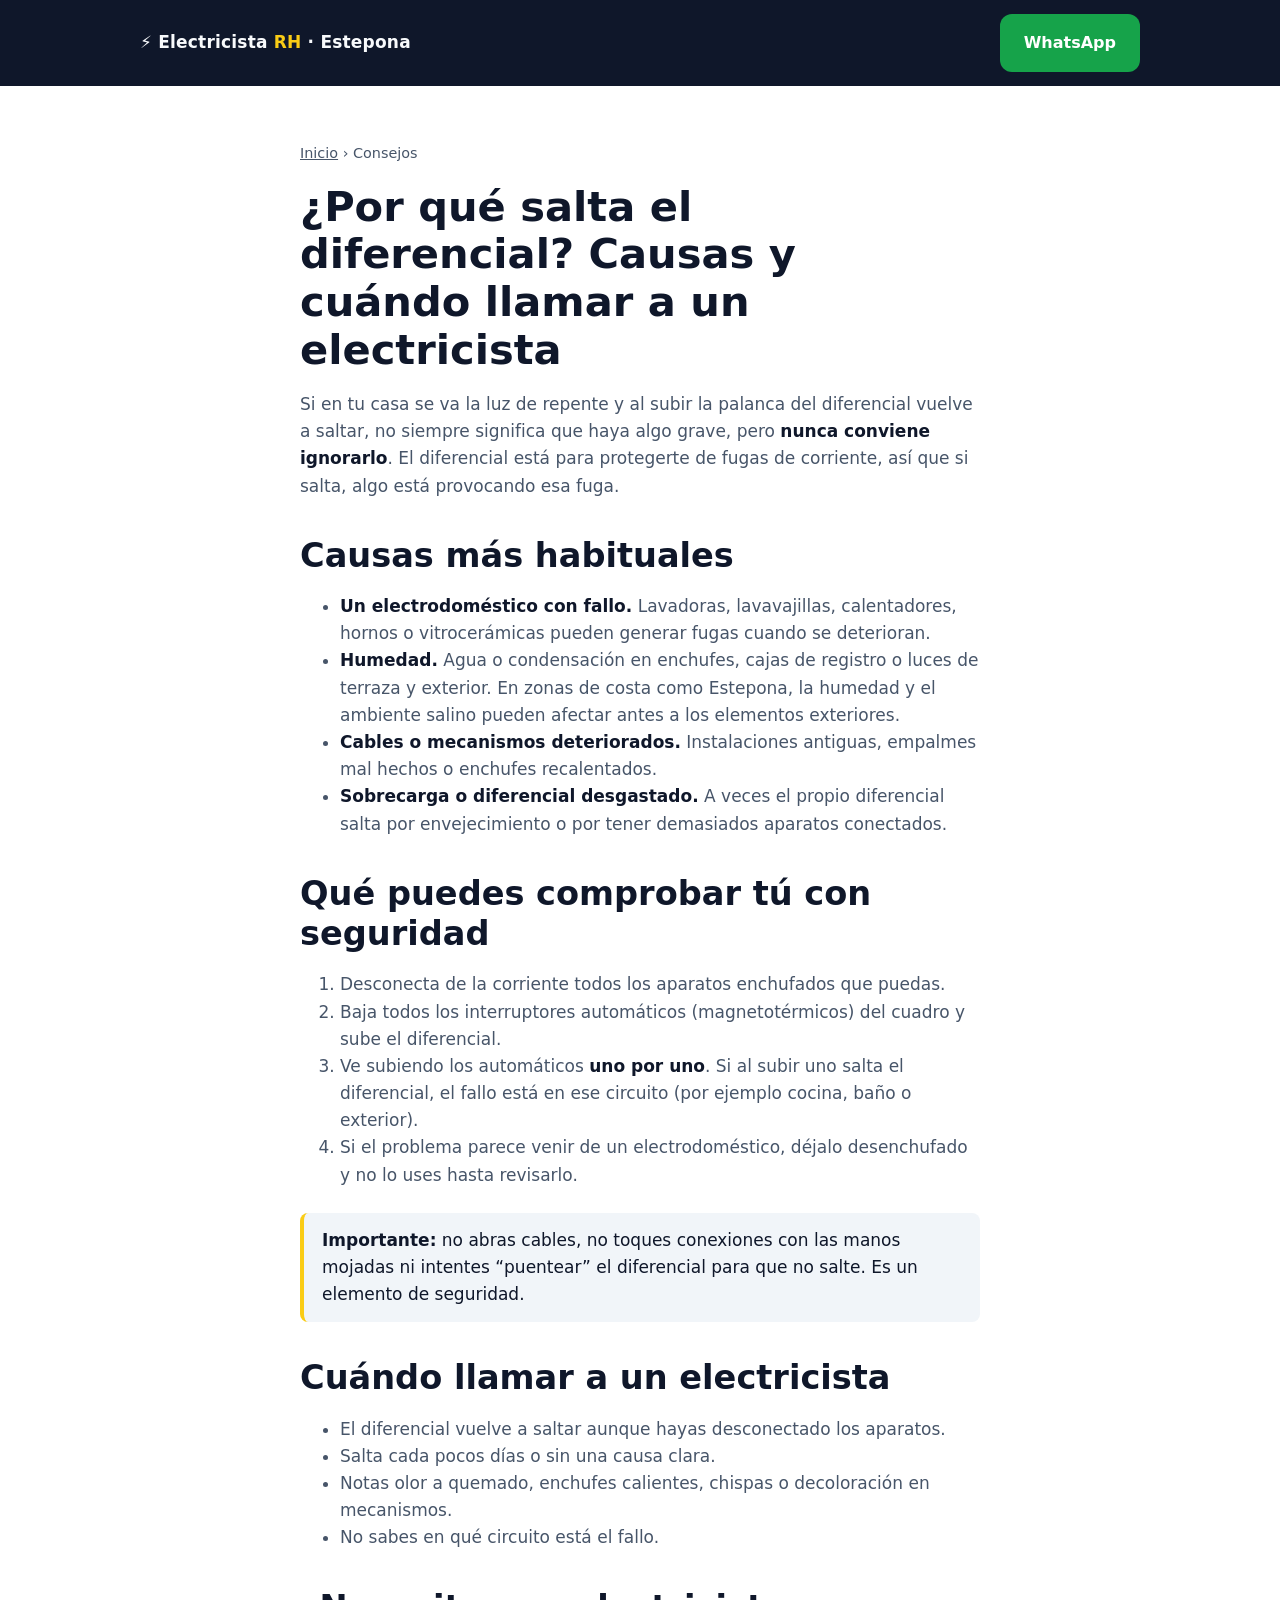
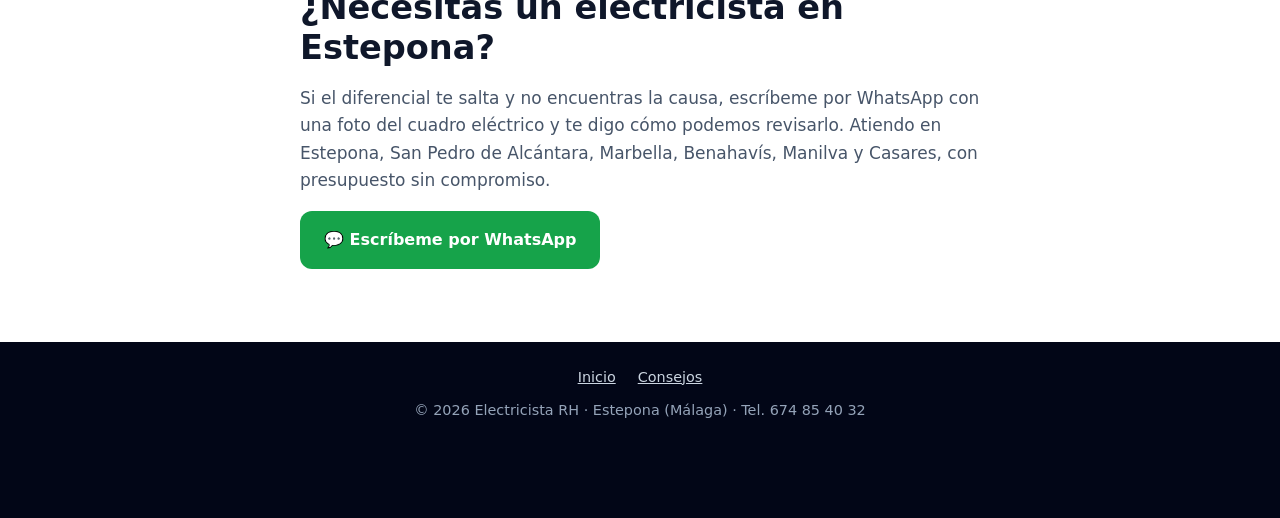
==== consejos.html @ 8b4073dc "Add files via upload" ====
<!DOCTYPE html>
<html lang="es">
<head>
<meta charset="utf-8">
<meta name="viewport" content="width=device-width, initial-scale=1, viewport-fit=cover">
<meta name="theme-color" content="#0f172a">
<link rel="icon" href="data:image/svg+xml,%3Csvg xmlns='http://www.w3.org/2000/svg' viewBox='0 0 100 100'%3E%3Ctext y='.9em' font-size='90'%3E⚡%3C/text%3E%3C/svg%3E">
<link rel="stylesheet" href="/style.css">
<title>¿Por qué salta el diferencial? Causas y soluciones | Electricista Estepona</title>
<meta name="description" content="Por qué salta el diferencial en casa, qué puedes comprobar tú con seguridad y cuándo llamar a un electricista en Estepona. Guía práctica.">
<link rel="canonical" href="https://electricistarh.com/consejos">
<meta property="og:title" content="¿Por qué salta el diferencial? Causas y soluciones">
<meta property="og:url" content="https://electricistarh.com/consejos">
<meta property="og:type" content="article">
<script type="application/ld+json">
{"@context":"https://schema.org","@type":"Article","headline":"¿Por qué salta el diferencial? Causas y cuándo llamar a un electricista","inLanguage":"es","datePublished":"2026-10-31","dateModified":"2026-10-31","mainEntityOfPage":"https://electricistarh.com/consejos","author":{"@type":"Organization","name":"Electricista RH","url":"https://electricistarh.com/"},"publisher":{"@type":"Organization","name":"Electricista RH"}}
</script>
</head>
<body>
<header class="top"><div class="wrap nav"><a class="logo" href="/">⚡ Electricista <span>RH</span> · Estepona</a><a class="btn btn-wa" href="https://wa.me/34674854032?text=Hola%2C%20necesito%20un%20electricista%20en%20Estepona" rel="noopener">WhatsApp</a></div></header>
<main><section><div class="wrap article">
<div class="crumbs"><a href="/">Inicio</a> › Consejos</div>
<h1>¿Por qué salta el diferencial? Causas y cuándo llamar a un electricista</h1>
<p>Si en tu casa se va la luz de repente y al subir la palanca del diferencial vuelve a saltar, no siempre significa que haya algo grave, pero <strong>nunca conviene ignorarlo</strong>. El diferencial está para protegerte de fugas de corriente, así que si salta, algo está provocando esa fuga.</p>

<h2>Causas más habituales</h2>
<ul>
<li><strong>Un electrodoméstico con fallo.</strong> Lavadoras, lavavajillas, calentadores, hornos o vitrocerámicas pueden generar fugas cuando se deterioran.</li>
<li><strong>Humedad.</strong> Agua o condensación en enchufes, cajas de registro o luces de terraza y exterior. En zonas de costa como Estepona, la humedad y el ambiente salino pueden afectar antes a los elementos exteriores.</li>
<li><strong>Cables o mecanismos deteriorados.</strong> Instalaciones antiguas, empalmes mal hechos o enchufes recalentados.</li>
<li><strong>Sobrecarga o diferencial desgastado.</strong> A veces el propio diferencial salta por envejecimiento o por tener demasiados aparatos conectados.</li>
</ul>

<h2>Qué puedes comprobar tú con seguridad</h2>
<ol>
<li>Desconecta de la corriente todos los aparatos enchufados que puedas.</li>
<li>Baja todos los interruptores automáticos (magnetotérmicos) del cuadro y sube el diferencial.</li>
<li>Ve subiendo los automáticos <strong>uno por uno</strong>. Si al subir uno salta el diferencial, el fallo está en ese circuito (por ejemplo cocina, baño o exterior).</li>
<li>Si el problema parece venir de un electrodoméstico, déjalo desenchufado y no lo uses hasta revisarlo.</li>
</ol>
<div class="note"><strong>Importante:</strong> no abras cables, no toques conexiones con las manos mojadas ni intentes “puentear” el diferencial para que no salte. Es un elemento de seguridad.</div>

<h2>Cuándo llamar a un electricista</h2>
<ul>
<li>El diferencial vuelve a saltar aunque hayas desconectado los aparatos.</li>
<li>Salta cada pocos días o sin una causa clara.</li>
<li>Notas olor a quemado, enchufes calientes, chispas o decoloración en mecanismos.</li>
<li>No sabes en qué circuito está el fallo.</li>
</ul>

<h2>¿Necesitas un electricista en Estepona?</h2>
<p>Si el diferencial te salta y no encuentras la causa, escríbeme por WhatsApp con una foto del cuadro eléctrico y te digo cómo podemos revisarlo. Atiendo en Estepona, San Pedro de Alcántara, Marbella, Benahavís, Manilva y Casares, con presupuesto sin compromiso.</p>
<p><a class="btn btn-wa" href="https://wa.me/34674854032?text=Hola%2C%20me%20salta%20el%20diferencial%20y%20necesito%20un%20electricista" rel="noopener">💬 Escríbeme por WhatsApp</a></p>
</div></section></main>
<footer><div class="wrap"><div class="links"><a href="/">Inicio</a><a href="/consejos">Consejos</a></div>© <span id="y">2026</span> Electricista RH · Estepona (Málaga) · Tel. 674 85 40 32</div></footer>
<div class="float"><a class="btn btn-wa" href="https://wa.me/34674854032?text=Hola%2C%20necesito%20un%20electricista%20en%20Estepona" rel="noopener">💬 WhatsApp</a><a class="btn btn-call" href="tel:+34674854032">📞 Llamar</a></div>
<script>document.getElementById("y").textContent=new Date().getFullYear();</script>
</body>
</html>
---- style.css ----
:root{
  --bg:#ffffff; --surface:#f1f5f9; --text:#0f172a; --muted:#475569;
  --brand:#facc15; --brand-ink:#111827; --dark:#0f172a; --on-dark:#f8fafc;
  --wa:#16a34a; --line:#e2e8f0;
  box-sizing:border-box; padding-top:env(safe-area-inset-top,0px); padding-bottom:env(safe-area-inset-bottom,0px);
}
@media (prefers-color-scheme: dark){
  :root:not([data-theme="light"]){
    --bg:#0b1120; --surface:#131c31; --text:#f1f5f9; --muted:#94a3b8; --line:#243049;
  }
}
:root[data-theme="dark"]{ --bg:#0b1120; --surface:#131c31; --text:#f1f5f9; --muted:#94a3b8; --line:#243049; }
html{ scroll-padding-top:env(safe-area-inset-top,0px); scroll-behavior:smooth; }
*,*::before,*::after{ box-sizing:inherit; }
body{ margin:0; background:var(--bg); color:var(--text); font:17px/1.6 system-ui,-apple-system,"Segoe UI",Roboto,Arial,sans-serif; }
img,svg{ max-width:100%; }
a{ color:inherit; }
.wrap{ max-width:1000px; margin:0 auto; padding:0 20px; }
header.top{ background:var(--dark); color:var(--on-dark); }
.nav{ display:flex; justify-content:space-between; align-items:center; padding:14px 0; gap:12px; }
.logo{ font-weight:800; letter-spacing:.2px; text-decoration:none; }
.logo span{ color:var(--brand); }
.btn{ display:inline-flex; align-items:center; justify-content:center; gap:8px; padding:14px 22px; border-radius:12px; font-weight:700; text-decoration:none; border:2px solid transparent; font-size:1rem; }
.btn-wa{ background:var(--wa); color:#fff; }
.btn-call{ background:var(--brand); color:var(--brand-ink); }
.btn-ghost{ border-color:rgba(255,255,255,.4); color:var(--on-dark); }
.hero{ padding:48px 0 64px; }
.hero h1{ font-size:clamp(2rem,6vw,3.2rem); line-height:1.1; margin:0 0 16px; }
.hero h1 em{ font-style:normal; color:var(--brand); }
.hero p{ font-size:1.15rem; max-width:640px; color:#cbd5e1; margin:0 0 28px; }
.cta{ display:flex; flex-wrap:wrap; gap:12px; }
.badges{ display:flex; flex-wrap:wrap; gap:10px 22px; margin-top:28px; font-size:.95rem; color:#cbd5e1; }
section{ padding:56px 0; }
section.alt{ background:var(--surface); }
h2{ font-size:clamp(1.5rem,4vw,2.1rem); margin:0 0 8px; line-height:1.2; }
.sub{ color:var(--muted); margin:0 0 30px; }
.intro{ max-width:720px; color:var(--muted); }
.intro strong{ color:var(--text); }
.grid{ display:grid; grid-template-columns:repeat(auto-fit,minmax(250px,1fr)); gap:16px; }
.card{ background:var(--bg); border:1px solid var(--line); border-radius:16px; padding:22px; }
.card .ic{ font-size:1.8rem; }
.card h3{ margin:8px 0 6px; font-size:1.1rem; }
.card p{ margin:0; color:var(--muted); font-size:.97rem; }
.steps{ counter-reset:s; }
.steps .card{ counter-increment:s; }
.steps .card::before{ content:counter(s); display:inline-flex; width:34px; height:34px; border-radius:50%; background:var(--brand); color:var(--brand-ink); font-weight:800; align-items:center; justify-content:center; margin-bottom:8px; }
.zones{ display:flex; flex-wrap:wrap; gap:10px; margin:0 0 18px; padding:0; list-style:none; }
.zones li{ background:var(--bg); border:1px solid var(--line); border-radius:999px; padding:8px 16px; font-weight:600; }
.proof{ display:flex; flex-wrap:wrap; align-items:center; gap:18px; }
.stars{ font-size:1.6rem; color:#eab308; letter-spacing:2px; }
details{ border:1px solid var(--line); border-radius:12px; padding:14px 18px; margin-bottom:10px; background:var(--bg); }
summary{ font-weight:700; cursor:pointer; }
details p{ margin:10px 0 0; color:var(--muted); }
.final{ background:var(--dark); color:var(--on-dark); text-align:center; }
.final p{ color:#cbd5e1; }
.final .cta{ justify-content:center; }
footer{ background:#020617; color:#94a3b8; font-size:.9rem; padding:24px 0 96px; text-align:center; }
.float{ position:fixed; left:0; right:0; bottom:0; z-index:20; padding:10px 14px calc(10px + env(safe-area-inset-bottom,0px)); background:rgba(15,23,42,.96); display:none; gap:10px; }
.float .btn{ flex:1; padding:12px 8px; }
@media (max-width:700px){ .float{ display:flex; } .nav .btn{ display:none; } }

.article{ max-width:720px; }
.article h1{ font-size:clamp(1.8rem,5vw,2.6rem); line-height:1.15; margin:0 0 12px; }
.article h2{ margin-top:36px; }
.article p,.article li{ color:var(--muted); }
.article strong{ color:var(--text); }
.article .note{ background:var(--surface); border-left:4px solid var(--brand); padding:14px 18px; border-radius:8px; margin:24px 0; }
.crumbs{ font-size:.9rem; color:var(--muted); margin-bottom:18px; }
.links{ display:flex; flex-wrap:wrap; gap:10px 22px; justify-content:center; margin-bottom:10px; }
.links a{ color:#cbd5e1; }
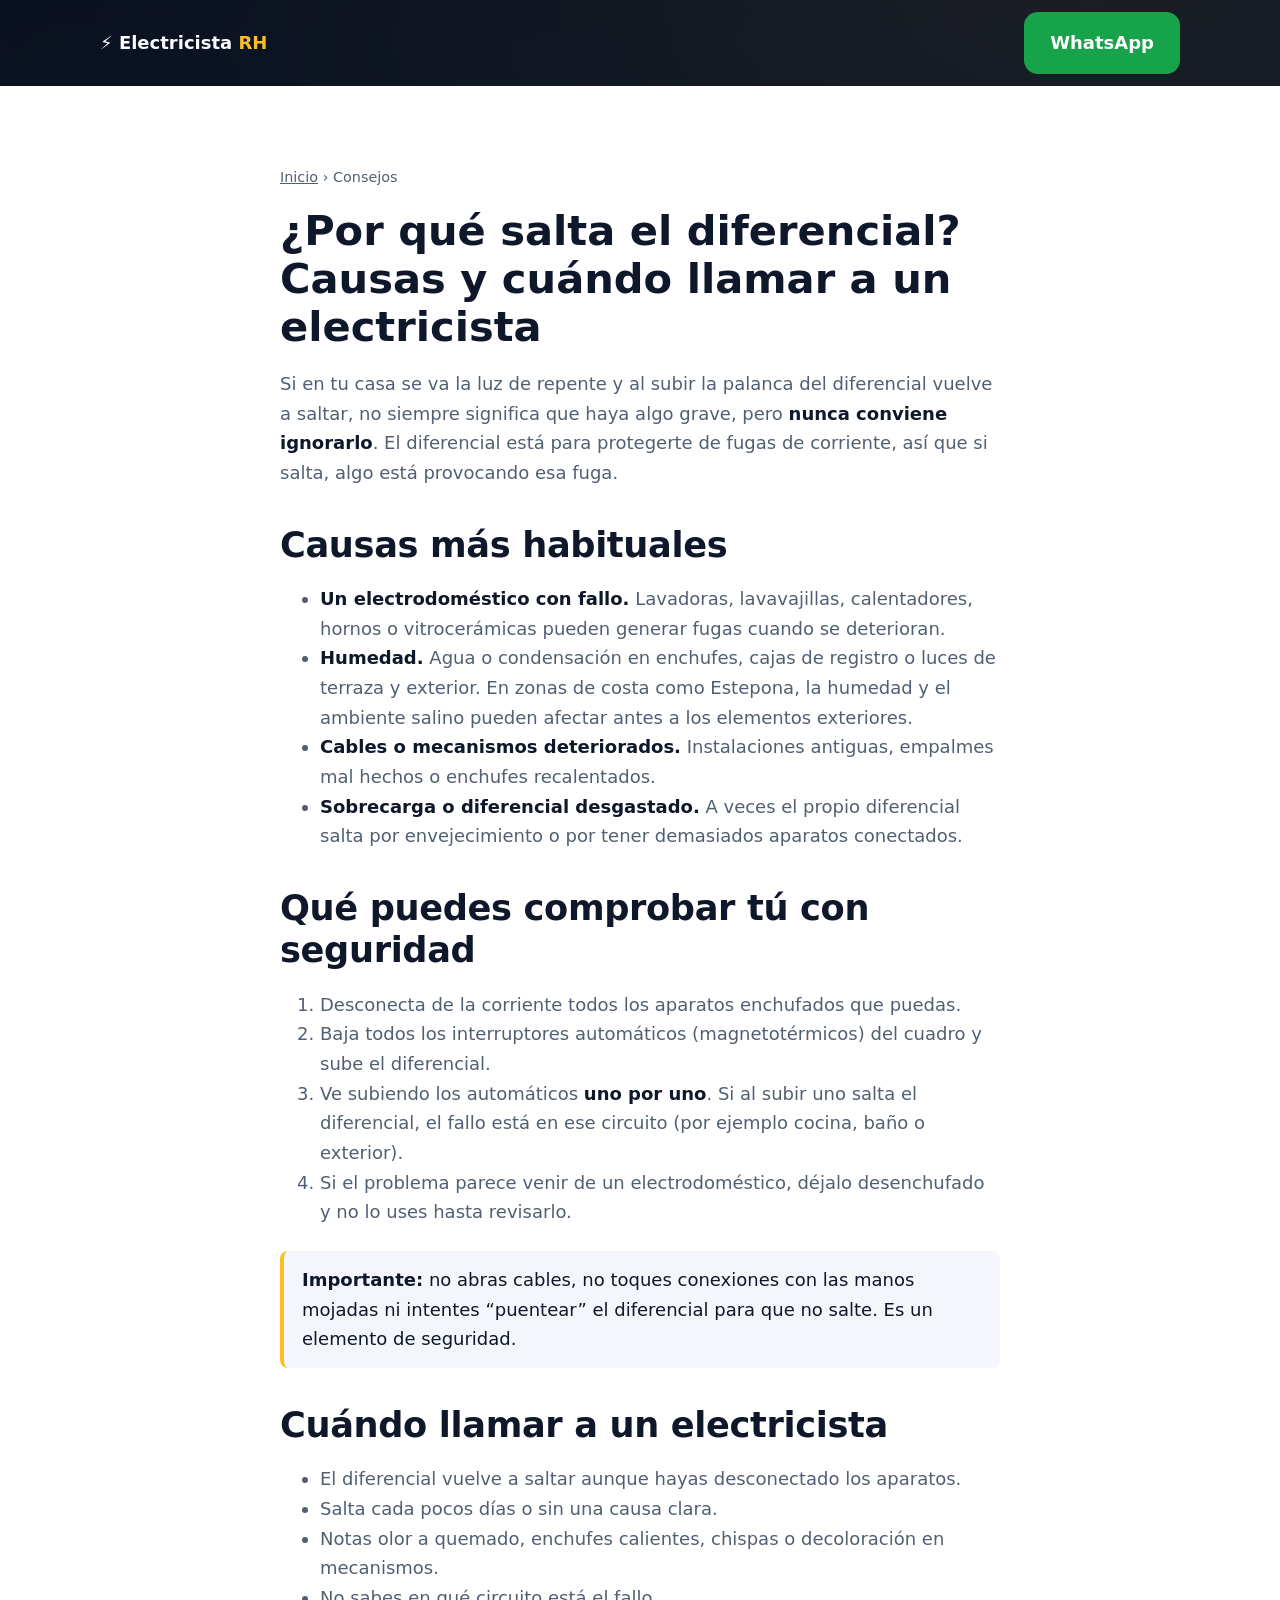
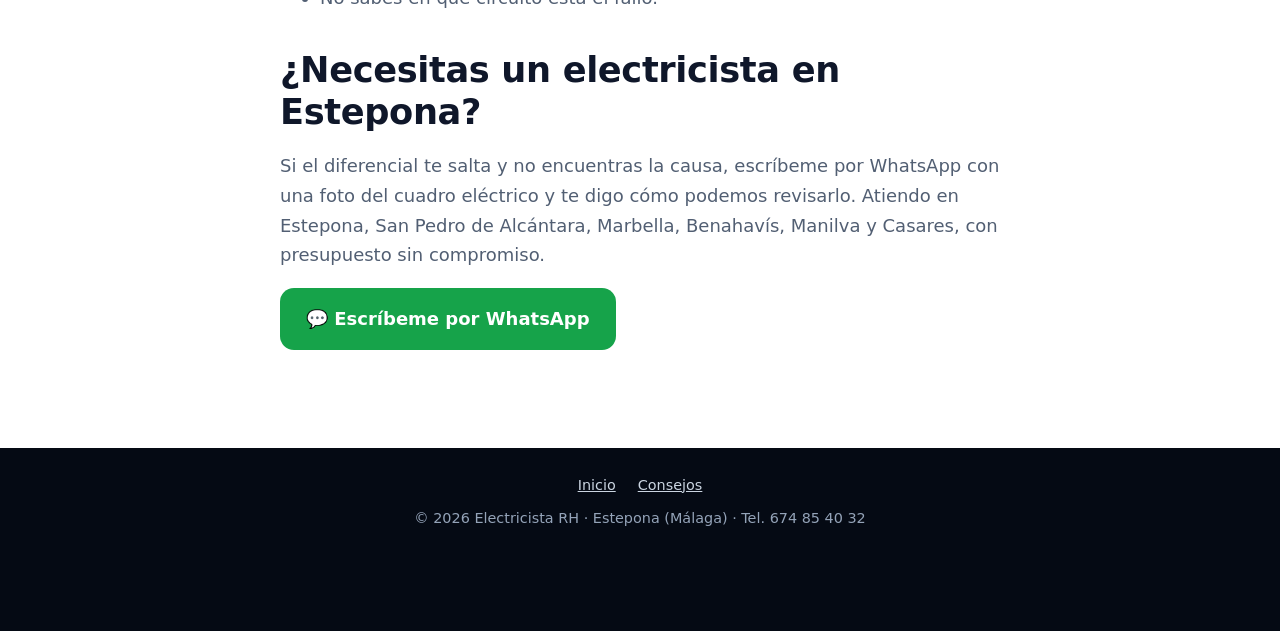
==== commit e453fc14: "Add files via upload" ====
--- a/consejos.html
+++ b/consejos.html
@@ -17,7 +17,7 @@
 </script>
 </head>
 <body>
-<header class="top"><div class="wrap nav"><a class="logo" href="/">⚡ Electricista <span>RH</span> · Estepona</a><a class="btn btn-wa" href="https://wa.me/34674854032?text=Hola%2C%20necesito%20un%20electricista%20en%20Estepona" rel="noopener">WhatsApp</a></div></header>
+<header class="top"><div class="bar"><div class="wrap nav"><a class="logo" href="/">⚡ Electricista <span>RH</span></a><a class="btn btn-wa" href="https://wa.me/34674854032?text=Hola%2C%20necesito%20un%20electricista%20en%20Estepona" rel="noopener">WhatsApp</a></div></div></header>
 <main><section><div class="wrap article">
 <div class="crumbs"><a href="/">Inicio</a> › Consejos</div>
 <h1>¿Por qué salta el diferencial? Causas y cuándo llamar a un electricista</h1>
--- a/style.css
+++ b/style.css
@@ -1,70 +1,51 @@
-:root{
-  --bg:#ffffff; --surface:#f1f5f9; --text:#0f172a; --muted:#475569;
-  --brand:#facc15; --brand-ink:#111827; --dark:#0f172a; --on-dark:#f8fafc;
-  --wa:#16a34a; --line:#e2e8f0;
-  box-sizing:border-box; padding-top:env(safe-area-inset-top,0px); padding-bottom:env(safe-area-inset-bottom,0px);
-}
-@media (prefers-color-scheme: dark){
-  :root:not([data-theme="light"]){
-    --bg:#0b1120; --surface:#131c31; --text:#f1f5f9; --muted:#94a3b8; --line:#243049;
-  }
-}
-:root[data-theme="dark"]{ --bg:#0b1120; --surface:#131c31; --text:#f1f5f9; --muted:#94a3b8; --line:#243049; }
-html{ scroll-padding-top:env(safe-area-inset-top,0px); scroll-behavior:smooth; }
-*,*::before,*::after{ box-sizing:inherit; }
-body{ margin:0; background:var(--bg); color:var(--text); font:17px/1.6 system-ui,-apple-system,"Segoe UI",Roboto,Arial,sans-serif; }
-img,svg{ max-width:100%; }
-a{ color:inherit; }
-.wrap{ max-width:1000px; margin:0 auto; padding:0 20px; }
-header.top{ background:var(--dark); color:var(--on-dark); }
-.nav{ display:flex; justify-content:space-between; align-items:center; padding:14px 0; gap:12px; }
-.logo{ font-weight:800; letter-spacing:.2px; text-decoration:none; }
-.logo span{ color:var(--brand); }
-.btn{ display:inline-flex; align-items:center; justify-content:center; gap:8px; padding:14px 22px; border-radius:12px; font-weight:700; text-decoration:none; border:2px solid transparent; font-size:1rem; }
-.btn-wa{ background:var(--wa); color:#fff; }
-.btn-call{ background:var(--brand); color:var(--brand-ink); }
-.btn-ghost{ border-color:rgba(255,255,255,.4); color:var(--on-dark); }
-.hero{ padding:48px 0 64px; }
-.hero h1{ font-size:clamp(2rem,6vw,3.2rem); line-height:1.1; margin:0 0 16px; }
-.hero h1 em{ font-style:normal; color:var(--brand); }
-.hero p{ font-size:1.15rem; max-width:640px; color:#cbd5e1; margin:0 0 28px; }
-.cta{ display:flex; flex-wrap:wrap; gap:12px; }
-.badges{ display:flex; flex-wrap:wrap; gap:10px 22px; margin-top:28px; font-size:.95rem; color:#cbd5e1; }
-section{ padding:56px 0; }
-section.alt{ background:var(--surface); }
-h2{ font-size:clamp(1.5rem,4vw,2.1rem); margin:0 0 8px; line-height:1.2; }
-.sub{ color:var(--muted); margin:0 0 30px; }
-.intro{ max-width:720px; color:var(--muted); }
-.intro strong{ color:var(--text); }
-.grid{ display:grid; grid-template-columns:repeat(auto-fit,minmax(250px,1fr)); gap:16px; }
-.card{ background:var(--bg); border:1px solid var(--line); border-radius:16px; padding:22px; }
-.card .ic{ font-size:1.8rem; }
-.card h3{ margin:8px 0 6px; font-size:1.1rem; }
-.card p{ margin:0; color:var(--muted); font-size:.97rem; }
-.steps{ counter-reset:s; }
-.steps .card{ counter-increment:s; }
-.steps .card::before{ content:counter(s); display:inline-flex; width:34px; height:34px; border-radius:50%; background:var(--brand); color:var(--brand-ink); font-weight:800; align-items:center; justify-content:center; margin-bottom:8px; }
-.zones{ display:flex; flex-wrap:wrap; gap:10px; margin:0 0 18px; padding:0; list-style:none; }
-.zones li{ background:var(--bg); border:1px solid var(--line); border-radius:999px; padding:8px 16px; font-weight:600; }
-.proof{ display:flex; flex-wrap:wrap; align-items:center; gap:18px; }
-.stars{ font-size:1.6rem; color:#eab308; letter-spacing:2px; }
-details{ border:1px solid var(--line); border-radius:12px; padding:14px 18px; margin-bottom:10px; background:var(--bg); }
-summary{ font-weight:700; cursor:pointer; }
-details p{ margin:10px 0 0; color:var(--muted); }
-.final{ background:var(--dark); color:var(--on-dark); text-align:center; }
-.final p{ color:#cbd5e1; }
-.final .cta{ justify-content:center; }
-footer{ background:#020617; color:#94a3b8; font-size:.9rem; padding:24px 0 96px; text-align:center; }
-.float{ position:fixed; left:0; right:0; bottom:0; z-index:20; padding:10px 14px calc(10px + env(safe-area-inset-bottom,0px)); background:rgba(15,23,42,.96); display:none; gap:10px; }
-.float .btn{ flex:1; padding:12px 8px; }
-@media (max-width:700px){ .float{ display:flex; } .nav .btn{ display:none; } }
-
-.article{ max-width:720px; }
-.article h1{ font-size:clamp(1.8rem,5vw,2.6rem); line-height:1.15; margin:0 0 12px; }
-.article h2{ margin-top:36px; }
-.article p,.article li{ color:var(--muted); }
-.article strong{ color:var(--text); }
-.article .note{ background:var(--surface); border-left:4px solid var(--brand); padding:14px 18px; border-radius:8px; margin:24px 0; }
-.crumbs{ font-size:.9rem; color:var(--muted); margin-bottom:18px; }
-.links{ display:flex; flex-wrap:wrap; gap:10px 22px; justify-content:center; margin-bottom:10px; }
-.links a{ color:#cbd5e1; }
+:root{--bg:#fff;--s:#f4f6fb;--t:#0f172a;--m:#525f73;--b:#fbbf24;--bi:#111827;--d:#0b1220;--od:#f8fafc;--wa:#16a34a;--l:#e3e8f0;--r:18px;box-sizing:border-box;padding-top:env(safe-area-inset-top,0)}
+@media(prefers-color-scheme:dark){:root:not([data-theme=light]){--bg:#0a101c;--s:#111a2b;--t:#f1f5f9;--m:#9aa8bd;--l:#223049}}
+*,*::before,*::after{box-sizing:inherit}
+html{scroll-behavior:smooth}
+body{margin:0;background:var(--bg);color:var(--t);font:clamp(16px,1.1vw + 12px,18px)/1.65 system-ui,-apple-system,"Segoe UI",Roboto,Arial,sans-serif;-webkit-text-size-adjust:100%}
+a{color:inherit}img,svg{max-width:100%}
+.wrap{width:min(1080px,100% - 40px);margin:0 auto}
+header.top{background:radial-gradient(900px 400px at 85% -10%,rgba(251,191,36,.25),transparent),linear-gradient(160deg,#0b1220,#16233d);color:var(--od)}
+.bar{position:sticky;top:0;z-index:30;backdrop-filter:blur(12px);background:rgba(11,18,32,.75);padding-top:env(safe-area-inset-top,0)}
+.nav{display:flex;justify-content:space-between;align-items:center;gap:12px;padding:12px 0}
+.logo{font-weight:800;text-decoration:none;white-space:nowrap}.logo span{color:var(--b)}
+.right{display:flex;align-items:center;gap:10px}
+.lang{display:flex;background:rgba(255,255,255,.1);border-radius:999px;padding:3px}
+.lang a{padding:5px 11px;border-radius:999px;font-size:.82rem;font-weight:700;text-decoration:none;color:#cbd5e1}
+.lang a.on{background:var(--b);color:var(--bi)}
+.btn{display:inline-flex;align-items:center;justify-content:center;gap:8px;padding:14px 24px;border-radius:14px;font-weight:700;text-decoration:none;border:2px solid transparent;transition:transform .15s,box-shadow .15s}
+.btn:hover{transform:translateY(-2px);box-shadow:0 8px 20px rgba(0,0,0,.25)}
+.btn-wa{background:var(--wa);color:#fff}.btn-call{background:var(--b);color:var(--bi)}.btn-ghost{border-color:rgba(255,255,255,.35);color:var(--od)}
+.hero{padding:clamp(40px,8vw,90px) 0 clamp(50px,9vw,100px)}
+.hero h1{font-size:clamp(2.1rem,6.5vw,3.8rem);line-height:1.05;margin:0 0 18px;letter-spacing:-.02em}
+.hero h1 em{font-style:normal;background:linear-gradient(90deg,#fbbf24,#fde68a);-webkit-background-clip:text;background-clip:text;color:transparent}
+.hero p{font-size:1.15rem;max-width:620px;color:#cbd5e1;margin:0 0 28px}
+.cta{display:flex;flex-wrap:wrap;gap:12px}
+.badges{display:flex;flex-wrap:wrap;gap:8px 12px;margin:30px 0 0;padding:0;list-style:none}
+.badges li{background:rgba(255,255,255,.08);border:1px solid rgba(255,255,255,.14);border-radius:999px;padding:6px 14px;font-size:.9rem;color:#e2e8f0}
+section{padding:clamp(44px,7vw,80px) 0}section.alt{background:var(--s)}
+h2{font-size:clamp(1.5rem,4vw,2.2rem);margin:0 0 8px;line-height:1.2;letter-spacing:-.01em}
+.sub,.intro{color:var(--m);margin:0 0 30px}.intro{max-width:720px}
+.grid{display:grid;grid-template-columns:repeat(auto-fit,minmax(min(100%,260px),1fr));gap:18px}
+.card{background:var(--bg);border:1px solid var(--l);border-radius:var(--r);padding:24px;transition:transform .2s,box-shadow .2s}
+.card:hover{transform:translateY(-4px);box-shadow:0 12px 30px rgba(15,23,42,.1)}
+.card .ic{font-size:1.9rem;width:52px;height:52px;display:grid;place-items:center;background:var(--s);border-radius:14px}
+.card h3{margin:12px 0 6px;font-size:1.1rem}.card p{margin:0;color:var(--m);font-size:.97rem}
+.steps{counter-reset:s}.steps .card{counter-increment:s}
+.steps .card::before{content:counter(s);display:grid;place-items:center;width:36px;height:36px;border-radius:50%;background:var(--b);color:var(--bi);font-weight:800;margin-bottom:10px}
+.zones{display:flex;flex-wrap:wrap;gap:10px;margin:0 0 18px;padding:0;list-style:none}
+.zones li{background:var(--s);border:1px solid var(--l);border-radius:999px;padding:9px 18px;font-weight:600}
+.proof{display:flex;flex-wrap:wrap;align-items:center;gap:18px}.stars{font-size:1.7rem;color:#eab308;letter-spacing:2px}
+details{border:1px solid var(--l);border-radius:14px;padding:14px 18px;margin-bottom:10px;background:var(--bg)}
+summary{font-weight:700;cursor:pointer}details p{margin:10px 0 0;color:var(--m)}
+.final{background:linear-gradient(160deg,#0b1220,#16233d);color:var(--od);text-align:center}.final .cta{justify-content:center}.final p{color:#cbd5e1}
+footer{background:#050a14;color:#94a3b8;font-size:.9rem;padding:26px 0 100px;text-align:center}
+.links{display:flex;flex-wrap:wrap;gap:10px 22px;justify-content:center;margin-bottom:10px}.links a{color:#cbd5e1}
+.float{position:fixed;left:0;right:0;bottom:0;z-index:40;padding:10px 14px calc(10px + env(safe-area-inset-bottom,0));background:rgba(11,18,32,.92);backdrop-filter:blur(10px);display:none;gap:10px}
+.float .btn{flex:1;padding:12px 8px}
+@media(max-width:700px){.float{display:flex}.nav>.btn,.right>.btn{display:none}}
+.article{max-width:720px}.article h1{font-size:clamp(1.8rem,5vw,2.6rem);line-height:1.15;margin:0 0 12px}.article h2{margin-top:36px}
+.article p,.article li{color:var(--m)}.article strong{color:var(--t)}
+.article .note{background:var(--s);border-left:4px solid var(--b);padding:14px 18px;border-radius:8px;margin:24px 0}
+.crumbs{font-size:.9rem;color:var(--m);margin-bottom:18px}
+@media(prefers-reduced-motion:reduce){*{transition:none!important;scroll-behavior:auto!important}}
